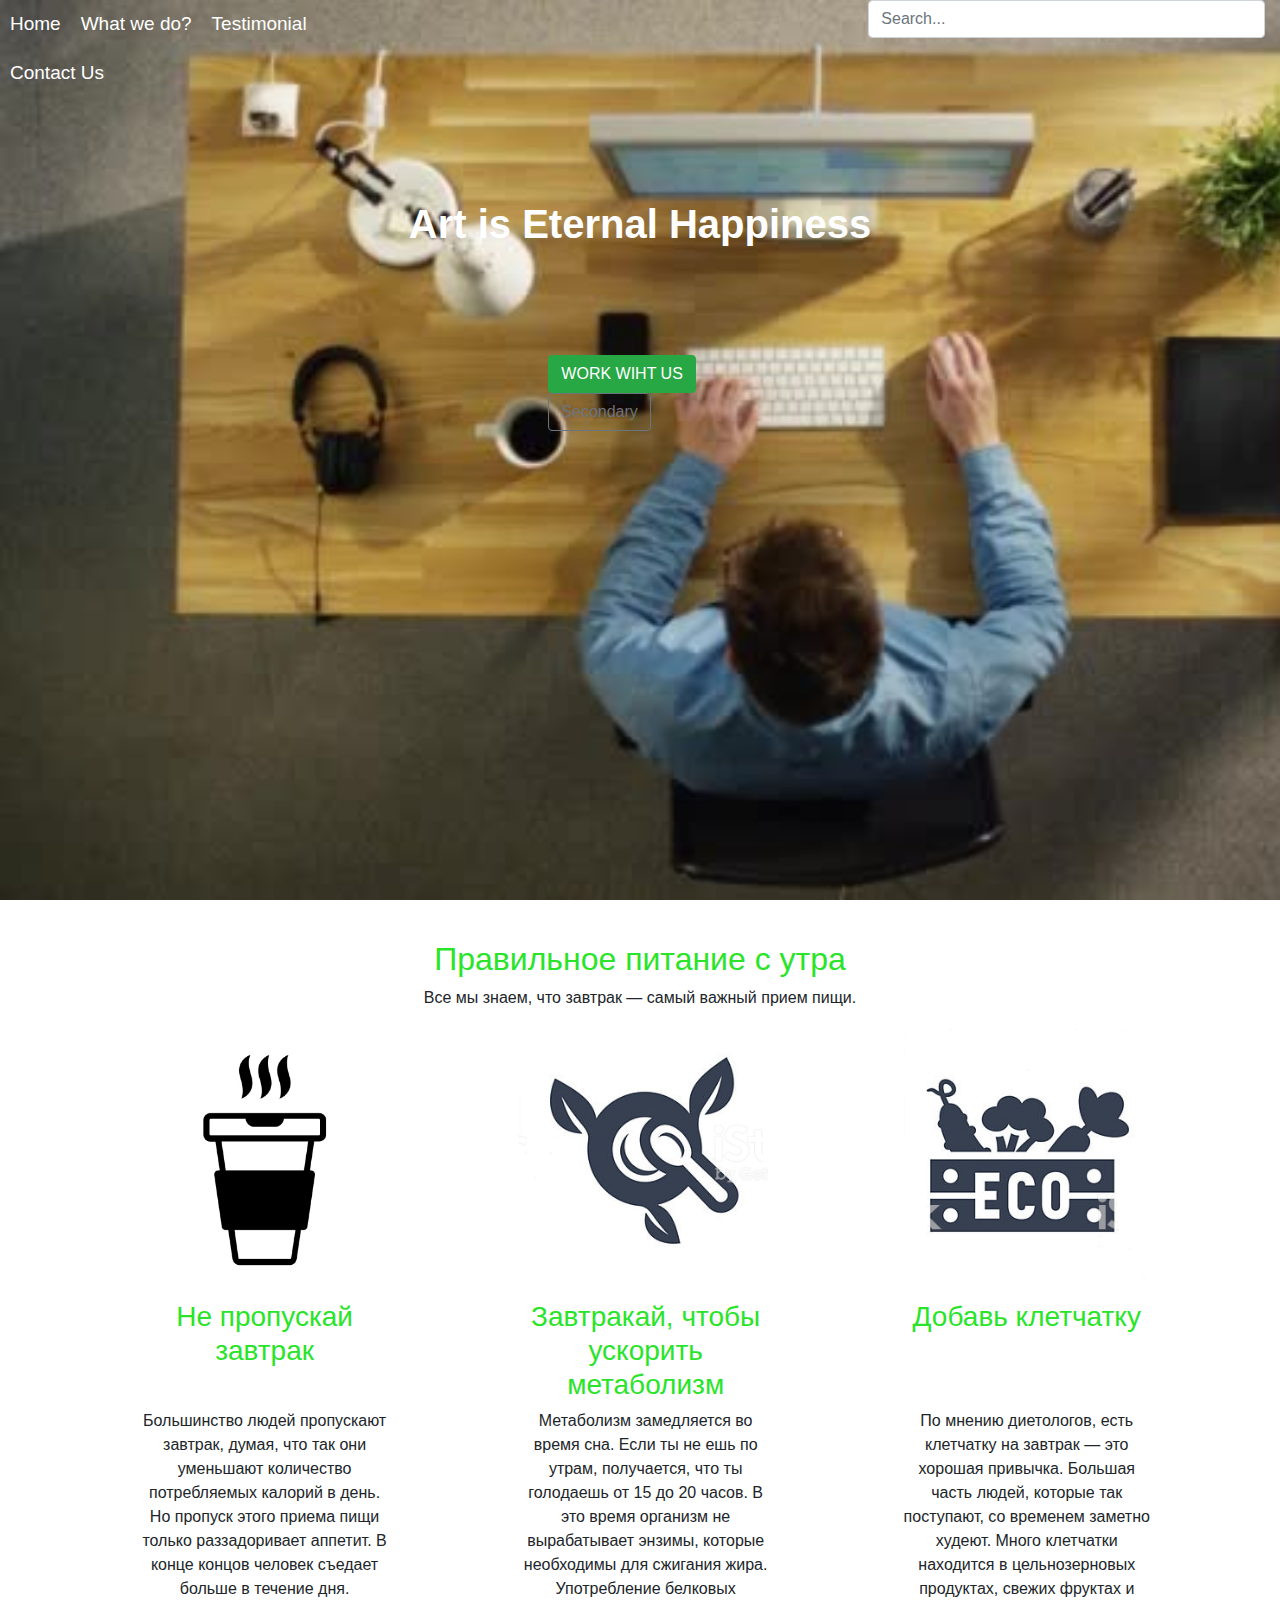
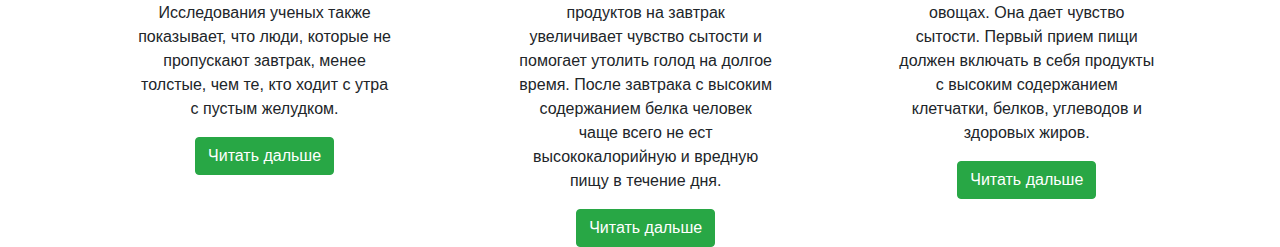
==== first/index.html @ 68498323 "Add new project" ====
<!DOCTYPE html>
<html lang="en">
<head>
	<meta charset="UTF-8">
	<link rel="stylesheet" type="text/css" href="style.css">
	<link rel="stylesheet" href="css/bootstrap.min.css">
	<title>Document</title>
</head>
<body>
	<div class="container-fluid">
		<div class="row justify-content-start">
			<div class="col-md-4 nav">
				<a href="#">Home</a>
				<a href="#">What we do?</a>
				<a href="#">Testimonial</a>
				<a href="#">Contact Us</a>
			</div>
			<div class="col-md-4"></div>
			<div class="col-md-4">
				<input type="text" class="form-control" id="search-input" placeholder="Search..." autocomplete="off">
			</div>

		</div>
		<div class="row align-items-center">
			<div class="col-12 col-md-6 offset-md-3 ">
		<h1 class="text-center a1">Art is Eternal Happiness</h1>
	</div></div>
		<div class="row">
			<div class="col-12 col-md-3 offset-md-5 align-items-center ">
			<a href="#" class="text-center"><button type="button" class="btn btn-success">WORK WIHT US</button></a>
			</div>
		</div>
		<div class="row align-items-end">
			<div class="col-md-2 offset-md-5">
				<a href="#"><button type="button" class="btn btn-outline-secondary" height="100">Secondary</button></a>
			</div>
		</div>
	</div>
	<div class="container">
		<div class="row justify-content-centr">
			<div class="col-md-6 offset-md-3 ">
				<h2 class="text-center a2">Правильное питание с утра</h2>
				<p class="text-center">Все мы знаем, что завтрак — самый важный прием пищи. </p>
			</div>
		</div>
	</div>
	<div class="row col-md-11 offset-md-1 justify-content-centr text-center">
			<div class="col-md-3">
				<img src="img/Ikonka-dlya-sayta.jpg" alt=""></div>
			<div class="col-md-3 offset-md-1">
				<img src="img/kasha.png" alt=""></div>
			<div class="col-md-3 offset-md-1">
				<img src="img/eco.png" alt=""></div></div>

	<div class="row col-md-11 offset-md-1 justify-content-centr text-center">
			<div class="col-md-3">
				<h3 class="a3">Не пропускай завтрак</h3></div>
			<div class="col-md-3 offset-md-1">
				<h3 class="a3">Завтракай, чтобы ускорить метаболизм</h3></div>
			<div class="col-md-3 offset-md-1">
				<h3 class="a3">Добавь клетчатку</h3>
			</div>
		</div>
	<div class="row col-md-11 offset-md-1 justify-content-centr text-center">
			<div class="col-md-3">
				
				 <p>Большинство людей пропускают завтрак, думая, что так они уменьшают количество потребляемых калорий в день. Но пропуск этого приема пищи только раззадоривает аппетит. В конце концов человек съедает больше в течение дня.
				 Исследования ученых также показывает, что люди, которые не пропускают завтрак, менее толстые, чем те, кто ходит с утра с пустым желудком.</p>
				 <a href="#" class="text-center"><button type="button" class="btn btn-success">Читать дальше </button></a>
			</div>
		
			<div class="col-md-3 offset-md-1">
				
				 <p>Метаболизм замедляется во время сна. Если ты не ешь по утрам, получается, что ты голодаешь от 15 до 20 часов. В это время организм не вырабатывает энзимы, которые необходимы для сжигания жира.
				 Употребление белковых продуктов на завтрак увеличивает чувство сытости и помогает утолить голод на долгое время. После завтрака с высоким содержанием белка человек чаще всего не ест высококалорийную и вредную пищу в течение дня.</p>
				 <a href="#" class="text-center"><button type="button" class="btn btn-success">Читать дальше </button></a>
			</div>
			<div class="col-md-3 offset-md-1">
				
				 <p>По мнению диетологов, есть клетчатку на завтрак — это хорошая привычка. Большая часть людей, которые так поступают, со временем заметно худеют. Много клетчатки находится в цельнозерновых продуктах, свежих фруктах и овощах. Она дает чувство сытости.
				 Первый прием пищи должен включать в себя продукты с высоким содержанием клетчатки, белков, углеводов и здоровых жиров.</p>
				 <a href="#" class="text-center"><button type="button" class="btn btn-success">Читать дальше </button></a>
			</div> 
		</div>


		
	</div>
</body>
<footer>
	<script src="js/bootstrap.min.js"></script>
	<script src="js/bootstrap.bundle.min.js"></script>
	<script src="js/popper.min.js"></script>
	<script src="js/jquery-3.3.1.slim.min.js"></script>
</footer>
</html>
---- first/style.css ----
body{
	background-color: #00a4ff2b;
    font-family: Georgia,serif;
font-size: 19px;}
*{margin: 0}
.container-fluid{
	display:table;
	height: 100vh;
	background:url(img/pic.jpg);
	background-size: cover;
	background-repeat: no-repeat;
	padding: 0;
}
.nav a{
	display: inline-block;
	color: white;
	font-size: 19px;
	transition:0.5s;
	border-radius:5px;
	position:relative;
	padding: 10px;
	text-decoration: none;
}
a:hover{
		color: green;
}
.a1 {color: white;
	height: 250px;
	font-weight: bold;
	padding-top: 103px;
}
.a2{
padding-top: 40px;
color:#29e429;
}

.a3{
	color:#29e429;
}


div .a2:after{
	width: 92px;
	height: 2px;
	content: "";
	color: green;
	position: relative;
	top:50px;
}
img{
	width: 100%;
	border: 3px solid green;
}
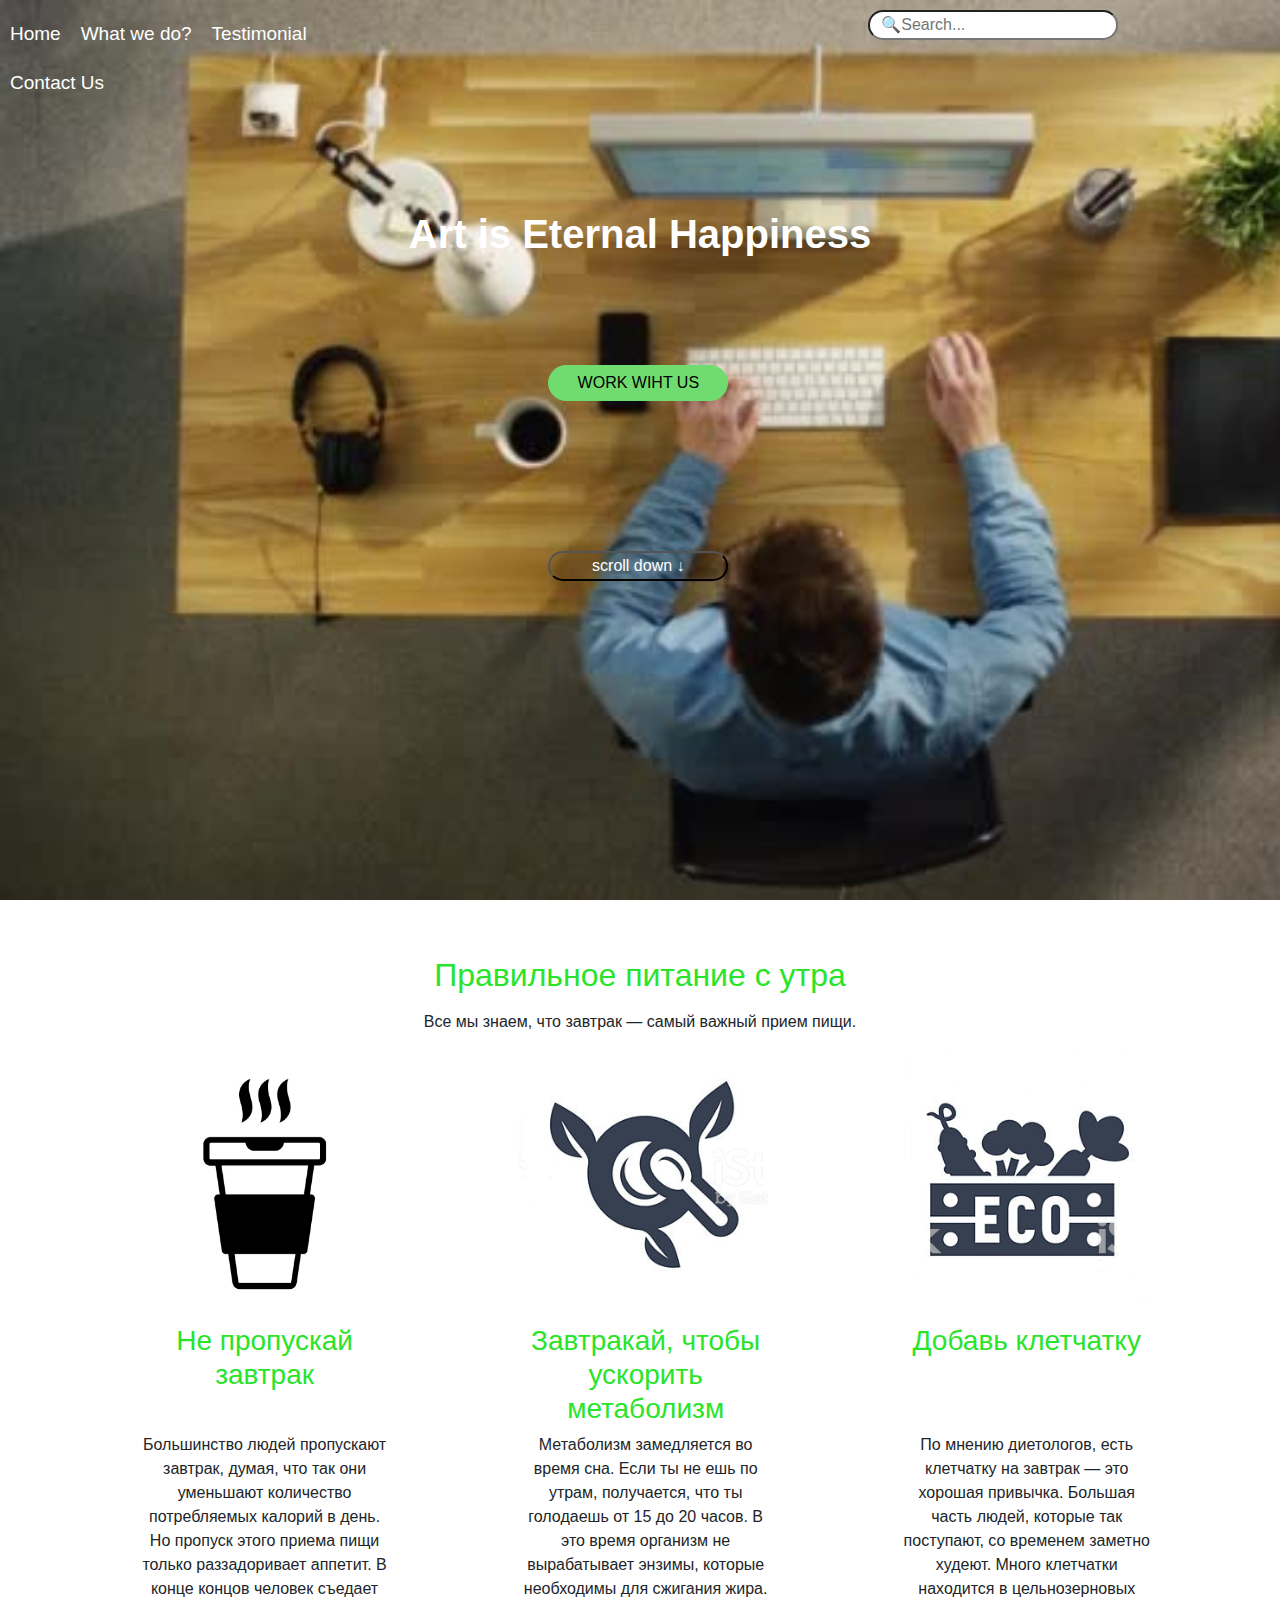
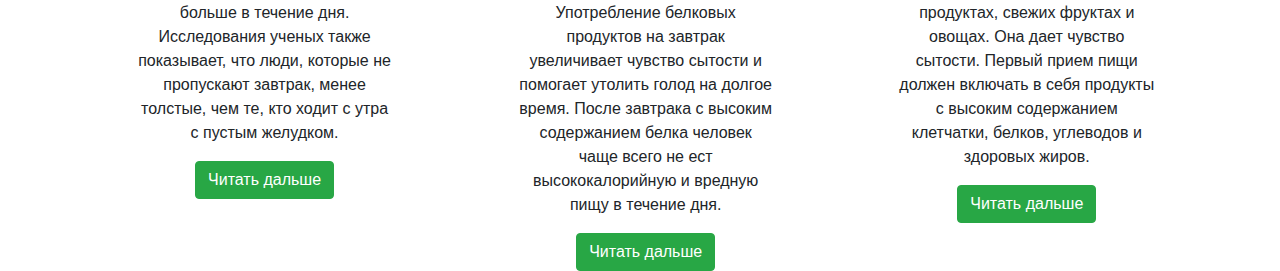
==== commit 2b34e9b5: "Add new project" ====
--- a/first/index.html
+++ b/first/index.html
@@ -8,41 +8,47 @@
 </head>
 <body>
 	<div class="container-fluid">
-		<div class="row justify-content-start">
+		<div class="container-1">
+			<div class="row justify-content-between">
 			<div class="col-md-4 nav">
 				<a href="#">Home</a>
 				<a href="#">What we do?</a>
 				<a href="#">Testimonial</a>
 				<a href="#">Contact Us</a>
 			</div>
-			<div class="col-md-4"></div>
-			<div class="col-md-4">
-				<input type="text" class="form-control" id="search-input" placeholder="Search..." autocomplete="off">
+			<div class="col-md-4 offset-md-4">
+				<input type="search" class="search-input" placeholder="  🔍Search...">
 			</div>
-
+			</div>
 		</div>
+	<div class="container-2">
 		<div class="row align-items-center">
 			<div class="col-12 col-md-6 offset-md-3 ">
-		<h1 class="text-center a1">Art is Eternal Happiness</h1>
-	</div></div>
+				<h1 class="text-center a1">Art is Eternal Happiness
+				</h1>
+			</div>
+		</div>
 		<div class="row">
 			<div class="col-12 col-md-3 offset-md-5 align-items-center ">
-			<a href="#" class="text-center"><button type="button" class="btn btn-success">WORK WIHT US</button></a>
-			</div>
-		</div>
-		<div class="row align-items-end">
-			<div class="col-md-2 offset-md-5">
-				<a href="#"><button type="button" class="btn btn-outline-secondary" height="100">Secondary</button></a>
+			<a href="#" class="text-center"><button class="bb">WORK WIHT US</button></a>
 			</div>
 		</div>
 	</div>
+	<div class="container-3">
+		<div class="row">
+			<div class="col-md-2 offset-md-5">
+				<a href="#"><button class="bb2">scroll down ↓</button></a>
+			</div>
+		</div>
+	</div>
+</div>
 	<div class="container">
-		<div class="row justify-content-centr">
-			<div class="col-md-6 offset-md-3 ">
-				<h2 class="text-center a2">Правильное питание с утра</h2>
+		<div class="name">
+			<p class="text-center">
+				<h2 class="a2">Правильное питание с утра</h2></p>
 				<p class="text-center">Все мы знаем, что завтрак — самый важный прием пищи. </p>
 			</div>
-		</div>
+			
 	</div>
 	<div class="row col-md-11 offset-md-1 justify-content-centr text-center">
 			<div class="col-md-3">
--- a/first/style.css
+++ b/first/style.css
@@ -5,11 +5,36 @@
 *{margin: 0}
 .container-fluid{
 	display:table;
-	height: 100vh;
+	height:100vh;
 	background:url(img/pic.jpg);
 	background-size: cover;
 	background-repeat: no-repeat;
 	padding: 0;
+}
+.container-1{
+	padding-top: 10px;
+}
+.search-input{
+	width: 250px;
+	border-radius: 1.3em;
+}
+.container-3{
+	padding-top: 150px;
+	vertical-align: bottom;
+}
+.bb{
+	width:180px;
+	padding:5px;
+	border-radius: 1.3em;
+	background-color: #70dc70;
+	border: 1px solid #70dc70;
+}
+
+.bb2{
+	width: 180px;
+	border-radius: 1.3em;
+	color: white;
+	background-color: transparent;
 }
 .nav a{
 	display: inline-block;
@@ -30,6 +55,7 @@
 	padding-top: 103px;
 }
 .a2{
+	text-align: center;
 padding-top: 40px;
 color:#29e429;
 }
@@ -39,13 +65,13 @@
 }
 
 
-div .a2:after{
+.a2:after{
+	content: "";
 	width: 92px;
-	height: 2px;
-	content: "";
-	color: green;
+	height: 1px;
+	background: green;
 	position: relative;
-	top:50px;
+	top:30px;
 }
 img{
 	width: 100%;
